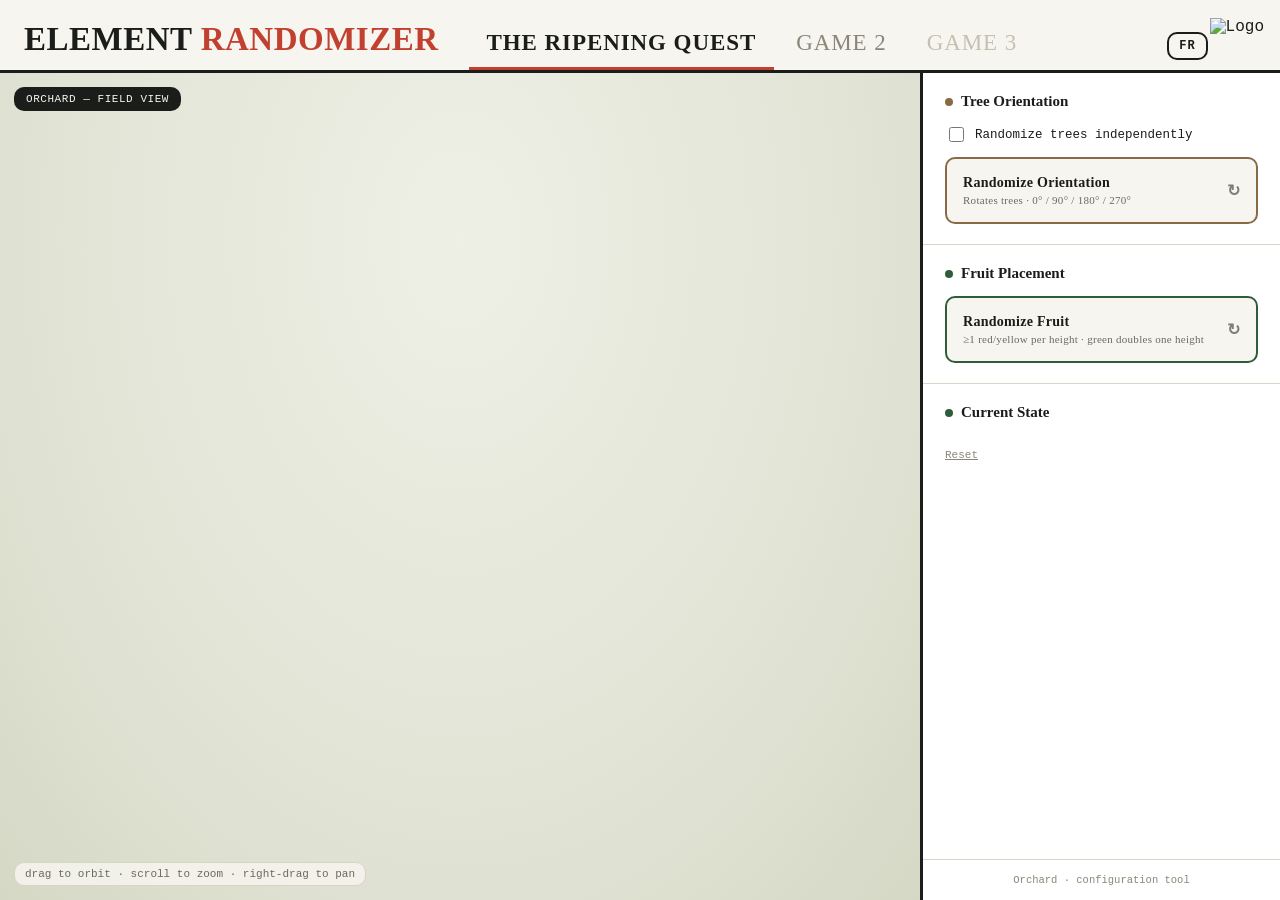
==== index.html @ 598a17ef "try to fix positioning" ====
<!DOCTYPE html>
<html lang="en">
<head>
<link rel="icon" type="image/png" href="favicon1.png">
<meta charset="UTF-8">
<meta name="viewport" content="width=device-width, initial-scale=1.0">
<title>Element Randomizer — Regionals 2027</title>
<style>
  :root{
    --ink: #1a1d1a;
    --paper: #f7f5ef;
    --panel: #ffffff;
    --line: #d8d4c8;
    --moss: #2f5d3a;
    --moss-deep: #1f3f28;
    --bark: #8a6a45;
    --yellow: #e8c84a;
    --red: #c2402f;
    --green: #2f8f5b;
    --focus: #2f5d3a;
    --radius: 10px;
  }

  @font-face {
    font-family: 'Qhytsdakx';
    src: url('qhyts___.ttf') format('truetype');
    font-weight: normal;
    font-style: normal;
  }

  *{ box-sizing: border-box; }

  html, body{
    margin:0; padding:0; height:100%;
    background: var(--paper);
    color: var(--ink);
    font-family: 'Courier New', ui-monospace, Menlo, Consolas, monospace;
  }

  body{ display:flex; flex-direction:column; }

  /* ---------- Top bar / tabs ---------- */
  .topbar{
    display:flex;
    align-items:flex-end;
    gap: 2px;
    padding: 18px 24px 0 24px;
    background: var(--paper);
    border-bottom: 3px solid var(--ink);
  }

  .brand{
    font-family: 'Qhytsdakx', Georgia, 'Times New Roman', serif;
    font-weight: 700;
    font-size: 33px;
    letter-spacing: 0.5px;
    margin-right: 28px;
    padding-bottom: 12px;
    white-space: nowrap;
  }
  .brand .accent{ color: var(--red); }

  .tabs{ display:flex; gap: 4px; flex: 1; }

  .tab{
    font-family: 'Qhytsdakx', Georgia, 'Times New Roman', serif;
    font-size: 23px;
    letter-spacing: 0.04em;
    text-transform: uppercase;
    background: transparent;
    border: none;
    border-bottom: 3px solid transparent;
    padding: 10px 18px 11px 18px;
    color: #8a8678;
    cursor: pointer;
    transition: color .15s ease;
  }
  .tab[aria-selected="true"]{
    color: var(--ink);
    border-bottom-color: var(--red);
    font-weight: 700;
  }
  .tab:not([aria-selected="true"]):hover{ color: var(--ink); }
  .tab:disabled{ color: #c4c0b2; cursor: not-allowed; }
  .tab:disabled:hover{ color: #c4c0b2; }
  .tab .soon{ font-size: 9px; vertical-align: super; letter-spacing: 0; }
  .tab:focus-visible{ outline: 2px solid var(--focus); outline-offset: -2px; }

  .header-logo{ height: 52px; width: auto; margin-left: auto; margin-right: -8px; }

  /* ---------- Language toggle ---------- */
  .lang-toggle{
    font-family: 'Courier New', ui-monospace, Menlo, Consolas, monospace;
    font-size: 12px;
    font-weight: 700;
    letter-spacing: 0.08em;
    background: none;
    border: 2px solid var(--ink);
    border-radius: var(--radius);
    color: var(--ink);
    cursor: pointer;
    padding: 5px 10px;
    margin-left: 16px;
    margin-bottom: 10px;
    flex-shrink: 0;
    transition: background .15s ease;
  }
  .lang-toggle:hover{ background: #eee9da; }
  .lang-toggle:focus-visible{ outline: 2px solid var(--focus); outline-offset: 2px; }

  /* ---------- Layout ---------- */
  main{ flex: 1; display: flex; min-height: 0; }

  /* Game panels — only active one shown */
  .game-panel{ display: none; flex: 1; min-height: 0; }
  .game-panel.active{ display: flex; }

  .viewport-wrap{
    flex: 1;
    position: relative;
    background: radial-gradient(ellipse at 50% 20%, #eef0e6 0%, #e2e4d6 60%, #d6d8c6 100%);
    min-width: 0;
  }

  .canvas-host{ position:absolute; inset:0; }

  .viewport-hint{
    position:absolute;
    bottom: 14px; left: 14px;
    font-size: 11px;
    color: #6b6a5e;
    background: rgba(247,245,239,0.85);
    padding: 5px 10px;
    border-radius: var(--radius);
    border: 1px solid var(--line);
    pointer-events: none;
  }

  .mode-badge{
    position:absolute;
    top: 14px; left: 14px;
    font-size: 11px;
    letter-spacing: 0.05em;
    text-transform: uppercase;
    background: var(--ink);
    color: var(--paper);
    padding: 6px 12px;
    border-radius: var(--radius);
  }

  /* ---------- Side panel ---------- */
  .panel{
    width: 360px;
    flex-shrink: 0;
    background: var(--panel);
    border-left: 3px solid var(--ink);
    display: flex;
    flex-direction: column;
    overflow-y: auto;
  }

  .panel-section{ padding: 20px 22px; border-bottom: 1px solid var(--line); }

  .panel-section h2{
    font-family: Georgia, 'Times New Roman', serif;
    font-size: 15px;
    margin: 0 0 14px 0;
    display:flex;
    align-items:center;
    gap:8px;
  }

  .panel-section h2 .dot{
    width:8px; height:8px; border-radius:50%;
    background: var(--moss);
    display:inline-block;
  }

  .checkbox-row{
    display:flex;
    align-items:center;
    gap:8px;
    font-size: 12.5px;
    margin-bottom: 12px;
    cursor: pointer;
    user-select: none;
  }
  .checkbox-row input[type="checkbox"]{
    width: 15px; height: 15px;
    accent-color: var(--moss);
    cursor: pointer;
    flex-shrink: 0;
  }

  .btn-row{ display:flex; flex-direction: column; gap: 10px; }

  .btn{
    font-family: Georgia, 'Times New Roman', serif;
    font-size: 14px;
    font-weight: 700;
    letter-spacing: 0.02em;
    padding: 16px 16px;
    border-radius: var(--radius);
    border: 2px solid var(--ink);
    background: var(--paper);
    color: var(--ink);
    cursor: pointer;
    text-align: left;
    display:flex;
    align-items:center;
    justify-content: space-between;
    transition: transform .08s ease, background .15s ease, box-shadow .15s ease;
  }
  .btn:hover{ background: #eee9da; }
  .btn:active{ transform: translateY(1px); }
  .btn:focus-visible{ outline: 3px solid var(--focus); outline-offset: 2px; }
  .btn .arrow{ font-size: 16px; opacity: .55; }

  .btn.orientation{ border-color: var(--bark); }
  .btn.orientation:hover{ background: #f1e7d8; }
  .btn.fruit{ border-color: var(--moss); }
  .btn.fruit:hover{ background: #e7efe5; }
  .btn.object{ border-color: #5b6abf; }
  .btn.object:hover{ background: #eaedf8; }
  .btn.blocks{ border-color: var(--red); }
  .btn.blocks:hover{ background: #f8eaea; }

  .btn-sub{
    font-weight: 400;
    font-size: 11px;
    color: #6b6a5e;
    display:block;
    margin-top: 3px;
  }

  /* ---------- State readout ---------- */
  .readout{ font-size: 12.5px; line-height: 1.7; }

  .readout-row{
    display:flex;
    justify-content: space-between;
    padding: 3px 0;
    border-bottom: 1px dotted var(--line);
  }
  .readout-row:last-child{ border-bottom:none; }
  .readout-label{ color: #6b6a5e; }
  .readout-value{ font-weight: 700; }

  .tree-block{ margin-top: 10px; }
  .tree-block-title{
    font-size: 11px;
    text-transform: uppercase;
    letter-spacing: 0.05em;
    color: #6b6a5e;
    margin-bottom: 6px;
  }

  .branch-grid{ display: grid; grid-template-columns: repeat(2, 1fr); gap: 5px; }

  .branch-slot{
    display:flex;
    align-items:center;
    gap: 6px;
    font-size: 11px;
    padding: 5px 7px;
    border-radius: 6px;
    background: #f1efe6;
    border: 1px solid var(--line);
  }

  /* block slots for game 2 */
  .block-slots{ display: grid; grid-template-columns: repeat(2, 1fr); gap: 5px; margin-top: 8px; }
  .block-slot{
    display:flex;
    align-items:center;
    gap: 6px;
    font-size: 11px;
    padding: 5px 7px;
    border-radius: 6px;
    background: #f1efe6;
    border: 1px solid var(--line);
  }

  .swatch{
    width: 10px; height: 10px;
    border-radius: 50%;
    flex-shrink: 0;
    border: 1px solid rgba(0,0,0,0.25);
  }
  .swatch.empty{ background: transparent; border: 1px dashed #b4b0a0; }
  .swatch.yellow{ background: var(--yellow); }
  .swatch.red{ background: var(--red); }
  .swatch.green{ background: var(--green); }

  .reset-link{
    margin-top: 14px;
    font-size: 11px;
    color: #8a8678;
    background:none;
    border:none;
    text-decoration: underline;
    cursor:pointer;
    padding: 0;
    font-family: inherit;
  }
  .reset-link:hover{ color: var(--ink); }
  .reset-link:focus-visible{ outline: 2px solid var(--focus); outline-offset:2px; }

  footer{ padding: 14px 22px; font-size: 10.5px; color: #8a8678; text-align:center; }

  @media (max-width: 1100px) {
    main{ flex-direction: column; }
    .topbar{ padding: 10px 12px 0 12px; flex-wrap: nowrap; overflow: hidden; gap: 6px; align-items: center; }
    .topbar img{ height: 28px; width: auto; }
    .brand{ font-size: 13px; margin-right: 10px; padding-bottom: 8px; white-space: nowrap; }
    .tabs{ gap: 2px; overflow-x: auto; -webkit-overflow-scrolling: touch; scrollbar-width: none; }
    .tabs::-webkit-scrollbar{ display: none; }
    .tab{ font-size: 10px; padding: 6px 10px 8px 10px; white-space: nowrap; }
    .lang-toggle{ font-size: 10px; padding: 4px 8px; margin-left: 6px; margin-bottom: 8px; }
    .viewport-wrap{ height: 52vh; min-height: 280px; }
    .mode-badge{ font-size: 9px; padding: 4px 8px; top: 8px; left: 8px; }
    .viewport-hint{ font-size: 9px; padding: 4px 8px; bottom: 8px; left: 8px; }
    .panel{ width: 100%; border-left: none; border-top: 3px solid var(--ink); max-height: 48vh; overflow-y: auto; -webkit-overflow-scrolling: touch; }
    .panel-section{ padding: 14px 16px; }
    .panel-section h2{ font-size: 13px; margin-bottom: 10px; }
    .btn{ font-size: 13px; padding: 14px 14px; min-height: 56px; }
    .btn-sub{ font-size: 10px; }
    .branch-grid{ grid-template-columns: 1fr 1fr; gap: 4px; }
    .branch-slot{ font-size: 10px; padding: 4px 6px; }
    .readout{ font-size: 11px; }
    .readout-row{ padding: 4px 0; }
    .tree-block-title{ font-size: 10px; }
  }

  @media (max-width: 390px) {
    .brand{ font-size: 11px; }
    .tab{ font-size: 9px; padding: 5px 8px 7px 8px; }
    .branch-grid{ grid-template-columns: 1fr; }
    .viewport-wrap{ height: 45vh; }
  }
</style>
</head>
<body>

<div class="topbar">
  <div class="brand"><span id="brand-word1">ELEMENT</span> <span class="accent" id="brand-word2">RANDOMIZER</span></div>  
  <div class="tabs" role="tablist" aria-label="Challenge games">
    <button class="tab" role="tab" aria-selected="true"  id="tab-game1">The Ripening Quest</button>
    <button class="tab" role="tab" aria-selected="false" id="tab-game2">Game 2</button>
    <button class="tab" role="tab" aria-selected="false" id="tab-game3" disabled title="Coming soon">Game 3</button>
  </div>
  <button class="lang-toggle" id="btn-lang">FR</button>
  <img src="logo.png" alt="Logo" class="header-logo">
</div>

<main>

  <!-- ===== GAME 1: The Ripening Quest ===== -->
  <div class="game-panel active" id="panel-game1">
    <div class="viewport-wrap">
      <div class="mode-badge" id="badge-mode">Orchard — Field View</div>
      <div class="canvas-host" id="canvas-host-1"></div>
      <div class="viewport-hint" id="hint-controls">drag to orbit · scroll to zoom · right-drag to pan</div>
    </div>
    <aside class="panel">
      <div class="panel-section">
        <h2><span class="dot" style="background:var(--bark)"></span><span id="h2-orientation">Tree Orientation</span></h2>
        <label class="checkbox-row" for="chk-independent">
          <input type="checkbox" id="chk-independent">
          <span id="label-independent">Randomize trees independently</span>
        </label>
        <div class="btn-row">
          <button class="btn orientation" id="btn-orientation">
            <span id="btn-orientation-label">Randomize Orientation<span class="btn-sub" id="btn-orientation-sub">Rotates trees · 0° / 90° / 180° / 270°</span></span>
            <span class="arrow">↻</span>
          </button>
        </div>
      </div>
      <div class="panel-section">
        <h2><span class="dot" style="background:var(--moss)"></span><span id="h2-fruit">Fruit Placement</span></h2>
        <div class="btn-row">
          <button class="btn fruit" id="btn-fruit">
            <span id="btn-fruit-label">Randomize Fruit<span class="btn-sub" id="btn-fruit-sub">≥1 red/yellow per height · green doubles one height</span></span>
            <span class="arrow">↻</span>
          </button>
        </div>
      </div>
      <div class="panel-section" style="flex:1;">
        <h2><span class="dot"></span><span id="h2-state">Current State</span></h2>
        <div id="state-readout"></div>
        <button class="reset-link" id="btn-reset">Reset</button>
      </div>
      <footer id="footer-text">Orchard · configuration tool</footer>
    </aside>
  </div>

  <!-- ===== GAME 2 ===== -->
  <div class="game-panel" id="panel-game2">
    <div class="viewport-wrap">
      <div class="mode-badge" id="g2-badge">Game 2 — Field View</div>
      <div class="canvas-host" id="canvas-host-2"></div>
      <div class="viewport-hint" id="g2-hint">drag to orbit · scroll to zoom · right-drag to pan</div>
    </div>
    <aside class="panel">
      <div class="panel-section">
        <h2><span class="dot" style="background:#5b6abf"></span><span id="g2-h2-object">Object Position (B1–B4)</span></h2>
        <div class="btn-row">
          <button class="btn object" id="btn-g2-object">
            <span id="btn-g2-object-label">Randomize Object Position<span class="btn-sub" id="btn-g2-object-sub">Places the double object in B1+B2, B2+B3, or B3+B4</span></span>
            <span class="arrow">↻</span>
          </button>
        </div>
      </div>
      <div class="panel-section">
        <h2><span class="dot" style="background:var(--red)"></span><span id="g2-h2-blocks">Block Placement (B5–B8)</span></h2>
        <div class="btn-row">
          <button class="btn blocks" id="btn-g2-blocks">
            <span id="btn-g2-blocks-label">Randomize Blocks<span class="btn-sub" id="btn-g2-blocks-sub">Places red, green, yellow across B5–B8 · 1 spot empty</span></span>
            <span class="arrow">↻</span>
          </button>
        </div>
      </div>
      <div class="panel-section" style="flex:1;">
        <h2><span class="dot"></span><span id="g2-h2-state">Current State</span></h2>
        <div class="readout">
          <div class="readout-row">
            <span class="readout-label" id="g2-label-object">Object position</span>
            <span class="readout-value" id="g2-readout-object">—</span>
          </div>
        </div>
        <div class="tree-block">
          <div class="tree-block-title" id="g2-label-blocks-title">Block assignment (B5–B8)</div>
          <div class="block-slots" id="g2-block-readout"></div>
        </div>
        <button class="reset-link" id="btn-g2-reset">Reset</button>
      </div>
      <footer id="g2-footer">Game 2 · configuration tool</footer>
    </aside>
  </div>

</main>

<script type="importmap">
{
  "imports": {
    "three": "https://unpkg.com/three@0.160.0/build/three.module.js",
    "three/addons/": "https://unpkg.com/three@0.160.0/examples/jsm/"
  }
}
</script>

<script type="module">
import * as THREE from 'three';
import { OrbitControls } from 'three/addons/controls/OrbitControls.js';
import { GLTFLoader } from 'three/addons/loaders/GLTFLoader.js';

/* ============================================================
   LANGUAGE
   ============================================================ */

const TRANSLATIONS = {
  en: {
    brandWord1: 'ELEMENT',
    brandWord2: 'RANDOMIZER',
    tabGame1: 'The Ripening Quest', tabGame2: 'Game 2', tabGame3: 'Game 3',
    badge: 'Orchard — Field View',
    hint: 'drag to orbit · scroll to zoom · right-drag to pan',
    h2Orientation: 'Tree Orientation',
    btnOrientation: 'Randomize Orientation',
    btnOrientSub: 'Rotates trees · 0° / 90° / 180° / 270°',
    h2Fruit: 'Fruit Placement', btnFruit: 'Randomize Fruit',
    btnFruitSub: '≥1 red/yellow per height · green doubles one height',
    h2State: 'Current State',
    labelAngle: 'Tree angle (both trees)',
    labelBranch: 'Branch assignment (applies to both trees)',
    labelAngleTree: 'Tree angle — Tree',
    labelBranchTree: 'Branch assignment — Tree',
    labelIndependent: 'Randomize trees independently',
    btnReset: 'Reset', footer: 'Orchard · configuration tool',
    colorYellow: 'Yellow', colorRed: 'Red', colorGreen: 'Green', empty: 'empty',
    langBtn: 'FR',
    g2Badge: 'Game 2 — Field View',
    g2Hint: 'drag to orbit · scroll to zoom · right-drag to pan',
    g2H2Object: 'Object Position (B1–B4)',
    g2BtnObject: 'Randomize Object Position',
    g2BtnObjectSub: 'Places the double object in B1+B2, B2+B3, or B3+B4',
    g2H2Blocks: 'Block Placement (B5–B8)',
    g2BtnBlocks: 'Randomize Blocks',
    g2BtnBlocksSub: 'Places red, green, yellow across B5–B8 · 1 spot empty',
    g2H2State: 'Current State',
    g2LabelObject: 'Object position',
    g2LabelBlocks: 'Block assignment (B5–B8)',
    g2BtnReset: 'Reset', g2Footer: 'Game 2 · configuration tool',
  },
  fr: {
    brandWord1: 'RANDOMISEUR',
    brandWord2: "D'ÉLÉMENTS",
    tabGame1: 'Titre Francais??', tabGame2: 'Jeu 2', tabGame3: 'Jeu 3',
    badge: 'Verger — Vue du terrain',
    hint: 'glisser pour orbiter · défiler pour zoomer · glisser à droite pour déplacer',
    h2Orientation: 'Orientation des arbres',
    btnOrientation: 'Randomiser orientation',
    btnOrientSub: 'Tourne les arbres · 0° / 90° / 180° / 270°',
    h2Fruit: 'Placement des fruits', btnFruit: 'Randomiser placement',
    btnFruitSub: '≥1 rouge/jaune par hauteur · le vert double une hauteur',
    h2State: 'État actuel',
    labelAngle: 'Angle des arbres (les deux)',
    labelBranch: 'Attribution des branches (les deux arbres)',
    labelAngleTree: "Angle de l'arbre — Arbre",
    labelBranchTree: 'Attribution des branches — Arbre',
    labelIndependent: 'Randomiser les arbres indépendamment',
    btnReset: 'Réinitialiser', footer: 'Verger · outil de configuration de manche',
    colorYellow: 'Jaune', colorRed: 'Rouge', colorGreen: 'Vert', empty: 'vide',
    langBtn: 'EN',
    g2Badge: 'Jeu 2 — Vue du terrain',
    g2Hint: 'glisser pour orbiter · défiler pour zoomer · glisser à droite pour déplacer',
    g2H2Object: "Position de l'objet (B1–B4)",
    g2BtnObject: 'Générer une position',
    g2BtnObjectSub: "Place l'objet en B1+B2, B2+B3, ou B3+B4",
    g2H2Blocks: 'Placement des blocs (B5–B8)',
    g2BtnBlocks: 'Générer un placement',
    g2BtnBlocksSub: 'Place rouge, vert, jaune en B5–B8 · 1 espace vide',
    g2H2State: 'État actuel',
    g2LabelObject: "Position de l'objet",
    g2LabelBlocks: 'Attribution des blocs (B5–B8)',
    g2BtnReset: 'Réinitialiser', g2Footer: 'Jeu 2 · outil de configuration de manche',
  }
};

let currentLang = 'en';

function setLanguage(lang){
  currentLang = lang;
  const t = TRANSLATIONS[lang];
  document.documentElement.lang = lang;
  document.getElementById('brand-word1').textContent = t.brandWord1;
  document.getElementById('brand-word2').textContent = t.brandWord2;
  document.getElementById('tab-game1').textContent = t.tabGame1;
  document.getElementById('tab-game2').textContent = t.tabGame2;
  document.getElementById('tab-game3').textContent = t.tabGame3;
  document.getElementById('btn-lang').textContent  = t.langBtn;
  document.getElementById('badge-mode').textContent         = t.badge;
  document.getElementById('hint-controls').textContent      = t.hint;
  document.getElementById('h2-orientation').textContent     = t.h2Orientation;
  document.getElementById('label-independent').textContent  = t.labelIndependent;
  document.getElementById('btn-orientation-sub').textContent = t.btnOrientSub;
  document.getElementById('btn-orientation-label').childNodes[0].textContent = t.btnOrientation;
  document.getElementById('h2-fruit').textContent           = t.h2Fruit;
  document.getElementById('btn-fruit-sub').textContent      = t.btnFruitSub;
  document.getElementById('btn-fruit-label').childNodes[0].textContent = t.btnFruit;
  document.getElementById('h2-state').textContent           = t.h2State;
  document.getElementById('btn-reset').textContent          = t.btnReset;
  document.getElementById('footer-text').textContent        = t.footer;
  document.getElementById('g2-badge').textContent           = t.g2Badge;
  document.getElementById('g2-hint').textContent            = t.g2Hint;
  document.getElementById('g2-h2-object').textContent       = t.g2H2Object;
  document.getElementById('btn-g2-object-sub').textContent  = t.g2BtnObjectSub;
  document.getElementById('btn-g2-object-label').childNodes[0].textContent = t.g2BtnObject;
  document.getElementById('g2-h2-blocks').textContent       = t.g2H2Blocks;
  document.getElementById('btn-g2-blocks-sub').textContent  = t.g2BtnBlocksSub;
  document.getElementById('btn-g2-blocks-label').childNodes[0].textContent = t.g2BtnBlocks;
  document.getElementById('g2-h2-state').textContent        = t.g2H2State;
  document.getElementById('g2-label-object').textContent    = t.g2LabelObject;
  document.getElementById('g2-label-blocks-title').textContent = t.g2LabelBlocks;
  document.getElementById('btn-g2-reset').textContent       = t.g2BtnReset;
  document.getElementById('g2-footer').textContent          = t.g2Footer;
  updateReadout();
  updateG2Readout();
}

document.getElementById('btn-lang').addEventListener('click', () => {
  setLanguage(currentLang === 'en' ? 'fr' : 'en');
});

/* ============================================================
   TAB SWITCHING
   ============================================================ */

function switchGame(n){
  document.querySelectorAll('.game-panel').forEach((p, i) => {
    p.classList.toggle('active', i + 1 === n);
  });
  document.getElementById('tab-game1').setAttribute('aria-selected', n === 1 ? 'true' : 'false');
  document.getElementById('tab-game2').setAttribute('aria-selected', n === 2 ? 'true' : 'false');
  window.dispatchEvent(new Event('resize'));
}

document.getElementById('tab-game1').addEventListener('click', () => switchGame(1));
document.getElementById('tab-game2').addEventListener('click', () => switchGame(2));

/* ============================================================
   GAME 1 — CONSTANTS / STATE / RANDOMIZATION
   ============================================================ */

const COLS = 5, ROWS = 3;
const CELL = 1.6;
const MAT_W = COLS * CELL;
const MAT_D = ROWS * CELL;

const TREE_CELLS = [
  { col: 1.25, row: 1 },
  { col: 2.75, row: 1 }
];

const BRANCH_HEIGHTS = [0.55, 0.78, 1.01, 1.24];
const BRANCH_LEN = 0.42;

const state = {
  independent: false,
  treeAngles: [0, 0],
  branchAssignments: [null, null]
};

function defaultBranchAssignment(){ return new Array(8).fill(null); }
state.branchAssignments = [defaultBranchAssignment(), defaultBranchAssignment()];

function shuffleInPlace(arr){
  for(let i = arr.length - 1; i > 0; i--){
    const j = Math.floor(Math.random() * (i+1));
    [arr[i], arr[j]] = [arr[j], arr[i]];
  }
}

function randomizeOrientation(){
  const options = [0, 90, 180, 270];
  if(state.independent){
    state.treeAngles = trees.map(() => options[Math.floor(Math.random() * options.length)]);
  } else {
    const angle = options[Math.floor(Math.random() * options.length)];
    state.treeAngles = [angle, angle];
  }
  applyTreeAngle();
  updateReadout();
}


// function generateFruitAssignment(composition){
//   // composition is an array of 4 colors e.g. ['red','red','yellow','green']
//   // Constraints:
//   //   - H1 (branches 0,1): exactly 1 fruit, 1 empty
//   //   - H4 (branches 6,7): at least 1 red or yellow
//   //   - H2 (branches 2,3) and H3 (branches 4,5): fully free
//   //   - Total: 4 fruits placed across 8 branches

//   let result;
//   let attempts = 0;

//   do {
//     result = new Array(8).fill(null);
//     const pool = [...composition];
//     shuffleInPlace(pool);

//     // H1: exactly one branch gets a fruit, the other stays empty
//     const h1Side = Math.random() < 0.5 ? 0 : 1;
//     result[h1Side] = pool.pop();

//     // H2 and H3: freely assign remaining fruits to any of the 4 slots
//     // (we have 3 fruits left for 6 slots across H2/H3/H4)
//     // First place one on H4 to satisfy the constraint, then distribute the rest
//     const h4Side = Math.random() < 0.5 ? 6 : 7;
//     result[h4Side] = pool.pop();

//     // Place remaining 2 fruits freely across H2, H3, and the other H4 slot
//     const freeSlotsAll = [2, 3, 4, 5, h4Side === 6 ? 7 : 6];
//     shuffleInPlace(freeSlotsAll);
//     pool.forEach((color, i) => { result[freeSlotsAll[i]] = color; });

//     attempts++;
//   } while(
//     // Verify H4 has a red or yellow (it should by construction, but double-check)
//     !(result[6] === 'red' || result[6] === 'yellow' ||
//       result[7] === 'red' || result[7] === 'yellow') &&
//     attempts < 100
//   );

//   return result;
// }

function generateFruitAssignment(composition){
  const pool = [...composition];
  shuffleInPlace(pool);
  const result = new Array(8).fill(null);

  // H1: exactly one branch gets a fruit, one stays empty
  const h1Side = Math.random() < 0.5 ? 0 : 1;
  result[h1Side] = pool.pop();

  // H4: must get a red or yellow — find one in the remaining pool
  const ryIndex = pool.findIndex(c => c === 'red' || c === 'yellow');
  const h4Color = pool.splice(ryIndex, 1)[0];
  const h4Side = Math.random() < 0.5 ? 6 : 7;
  result[h4Side] = h4Color;

  // H2 and H3: place remaining 2 fruits freely across the 6 slots
  const freeSlots = [2, 3, 4, 5, h4Side === 6 ? 7 : 6];
  shuffleInPlace(freeSlots);
  pool.forEach((color, i) => { result[freeSlots[i]] = color; });

  return result;
}
  



function randomizeFruit(){
  // Randomly assign which tree gets which composition
  const compA = ['red', 'red', 'yellow', 'green'];
  const compB = ['yellow', 'yellow', 'red', 'green'];

  // Flip compositions between trees randomly each round
  const flip = Math.random() < 0.5;
  const assignment0 = generateFruitAssignment(flip ? compB : compA);
  const assignment1 = generateFruitAssignment(flip ? compA : compB);

  if(state.independent){
    state.branchAssignments = [assignment0, assignment1];
  } else {
    // Even in non-independent mode, trees still get opposite compositions
    // but the branch layout is independently randomized per tree
    state.branchAssignments = [assignment0, assignment1];
  }

  applyFruitAssignment();
  updateReadout();
}

function resetAll(){
  state.treeAngles = [0, 0];
  state.branchAssignments = [defaultBranchAssignment(), defaultBranchAssignment()];
  applyTreeAngle();
  applyFruitAssignment();
  updateReadout();
}

/* ============================================================
   GAME 2 — CONSTANTS / STATE / RANDOMIZATION
   ============================================================ */

const G2_MAT_W = 8.0;
const G2_MAT_D = 3.9;

// ⚠️ TUNE THESE: click on the mat in the 3D view to log coordinates.
// Open the browser console, switch to Game 2, and click each B position
// diamond on the mat — the x/z will print and you can update these values.
const B_POSITIONS = {
  B1: { x: -1.054, z: 1.523 },
  B2: { x: -1.386, z: 1.212 },
  B3: { x: -1.703, z: 0.900 },
  B4: { x: -2.022, z: 0.574 },
  B5: { x: 2.025, z: -0.601 },
  B6: { x: 1.718, z: -0.908 },
  B7: { x: 1.376, z: -1.212 },
  B8: { x: 1.048, z: -1.546 },
};

const OBJECT_POSITIONS = [['B1','B2'], ['B2','B3'], ['B3','B4']];

const g2state = {
  objectPosition: null,
  blockAssignment: { B5: null, B6: null, B7: null, B8: null }
};

function randomizeG2Object(){
  g2state.objectPosition = OBJECT_POSITIONS[Math.floor(Math.random() * OBJECT_POSITIONS.length)];
  applyG2Object();
  updateG2Readout();
}

function randomizeG2Blocks(){
  const slots = ['B5','B6','B7','B8'];
  const colors = ['red','green','yellow'];
  shuffleInPlace(slots);
  shuffleInPlace(colors);
  g2state.blockAssignment = { B5: null, B6: null, B7: null, B8: null };
  colors.forEach((color, i) => { g2state.blockAssignment[slots[i]] = color; });
  applyG2Blocks();
  updateG2Readout();
}

function resetG2(){
  g2state.objectPosition = null;
  g2state.blockAssignment = { B5: null, B6: null, B7: null, B8: null };
  applyG2Object();
  applyG2Blocks();
  updateG2Readout();
}

/* ============================================================
   GAME 1 — THREE.JS SCENE
   ============================================================ */

const host1 = document.getElementById('canvas-host-1');
const scene1 = new THREE.Scene();
scene1.background = new THREE.Color(0xeceadf);
scene1.fog = new THREE.Fog(0xeceadf, 9, 22);

const camera1 = new THREE.PerspectiveCamera(45, 1, 0.1, 100);
camera1.position.set(4.2, 4.0, 5.4);

const renderer1 = new THREE.WebGLRenderer({ antialias: true });
renderer1.setPixelRatio(Math.min(window.devicePixelRatio, 2));
renderer1.shadowMap.enabled = true;
renderer1.shadowMap.type = THREE.PCFSoftShadowMap;
host1.appendChild(renderer1.domElement);

const controls1 = new OrbitControls(camera1, renderer1.domElement);
controls1.target.set(0, 0.3, 0);
controls1.enableDamping = true; controls1.dampingFactor = 0.08;
controls1.minDistance = 2.5; controls1.maxDistance = 14;
controls1.maxPolarAngle = Math.PI * 0.49;

scene1.add(new THREE.HemisphereLight(0xffffff, 0xb8b29a, 0.9));
const sun1 = new THREE.DirectionalLight(0xfff4e0, 1.15);
sun1.position.set(5, 8, 3); sun1.castShadow = true;
sun1.shadow.mapSize.set(2048, 2048);
sun1.shadow.camera.left = -6; sun1.shadow.camera.right = 6;
sun1.shadow.camera.top = 6; sun1.shadow.camera.bottom = -6;
sun1.shadow.camera.near = 1; sun1.shadow.camera.far = 20;
scene1.add(sun1);
const fill1 = new THREE.DirectionalLight(0xdce8ff, 0.35);
fill1.position.set(-4, 3, -3); scene1.add(fill1);

const matTexture = new THREE.TextureLoader().load('map.png');
matTexture.colorSpace = THREE.SRGBColorSpace;
const matMesh = new THREE.Mesh(
  new THREE.PlaneGeometry(MAT_W, MAT_D),
  new THREE.MeshStandardMaterial({ map: matTexture, roughness: 0.92 })
);
matMesh.rotation.x = -Math.PI/2;
matMesh.receiveShadow = true;
scene1.add(matMesh);

const originX = -MAT_W/2, originZ = -MAT_D/2;
function cellCenter(col, row){
  return { x: originX + col*CELL + CELL/2, z: originZ + row*CELL + CELL/2 };
}

const barkMat   = new THREE.MeshStandardMaterial({ color: 0xb08a5a, roughness: 0.75 });
const baseMat   = new THREE.MeshStandardMaterial({ color: 0xc9a876, roughness: 0.8  });
const branchMat = new THREE.MeshStandardMaterial({ color: 0x8a6a45, roughness: 0.7  });
const fruitColors = { yellow: 0xe8c84a, red: 0xc2402f, green: 0x2f8f5b };
const trees = [];

function buildTree(col, row){
  const { x, z } = cellCenter(col, row);
  const root = new THREE.Group(); root.position.set(x, 0, z); scene1.add(root);
  const pivot = new THREE.Group(); root.add(pivot);
  const baseSize = 0.5, baseHeight = 0.15;
  const base = new THREE.Mesh(new THREE.BoxGeometry(baseSize, baseHeight, baseSize), baseMat);
  base.position.y = baseHeight/2; base.castShadow = true; base.receiveShadow = true;
  pivot.add(base);
  const dowelHeight = 1.5, dowelRadius = 0.045;
  const dowel = new THREE.Mesh(new THREE.CylinderGeometry(dowelRadius, dowelRadius, dowelHeight, 16), barkMat);
  dowel.position.y = baseHeight + dowelHeight/2; dowel.castShadow = true; pivot.add(dowel);
  const branchSlots = [];
  BRANCH_HEIGHTS.forEach((hOffset, hIdx) => {
    const y = baseHeight + hOffset;
    const axisAngle = (hIdx % 2 === 0) ? 0 : Math.PI/2;
    [1, -1].forEach((sideSign, sideIdx) => {
      const dx = Math.cos(axisAngle)*sideSign, dz = Math.sin(axisAngle)*sideSign;
      const branch = new THREE.Mesh(new THREE.CylinderGeometry(0.025, 0.025, BRANCH_LEN, 10), branchMat);
      branch.rotation.z = Math.PI/2; branch.rotation.y = -axisAngle;
      branch.position.set(dx*BRANCH_LEN/2, y, dz*BRANCH_LEN/2);
      branch.castShadow = true; pivot.add(branch);
      const tip = new THREE.Group();
      tip.position.set(dx*BRANCH_LEN, y, dz*BRANCH_LEN);
      tip.rotation.y = -axisAngle - (sideSign===1 ? 0 : Math.PI);
      pivot.add(tip);
      branchSlots.push({ index: hIdx*2+sideIdx, tip, sideSign, axisAngle, fruitMesh: null });
    });
  });
  trees.push({ root, pivot, branchSlots });
}
TREE_CELLS.forEach(c => buildTree(c.col, c.row));

function makeFruitMesh(color){
  const group = new THREE.Group();
  const body = new THREE.Mesh(
    new THREE.SphereGeometry(0.085, 16, 16),
    new THREE.MeshStandardMaterial({ color: fruitColors[color], roughness: 0.55 })
  );
  body.castShadow = true; body.position.set(0, -0.13, 0.03); group.add(body);
  const stem = new THREE.Mesh(
    new THREE.CylinderGeometry(0.012, 0.012, 0.12, 8),
    new THREE.MeshStandardMaterial({ color: 0x5a7a4a, roughness: 0.6 })
  );
  stem.position.set(0, -0.05, 0.01); stem.rotation.z = 0.25; group.add(stem);
  return group;
}

function applyFruitAssignment(){
  trees.forEach((tree, i) => {
    const assignment = state.branchAssignments[i];
    tree.branchSlots.forEach(slot => {
      if(slot.fruitMesh){ slot.tip.remove(slot.fruitMesh); slot.fruitMesh = null; }
      const color = assignment[slot.index];
      if(color){ const mesh = makeFruitMesh(color); slot.tip.add(mesh); slot.fruitMesh = mesh; }
    });
  });
}

function applyTreeAngle(){
  trees.forEach((tree, i) => {
    tree.pivot.rotation.y = THREE.MathUtils.degToRad(state.treeAngles[i]);
  });
}

applyTreeAngle();
applyFruitAssignment();

/* ============================================================
   GAME 2 — THREE.JS SCENE
   ============================================================ */

const host2 = document.getElementById('canvas-host-2');
const scene2 = new THREE.Scene();
scene2.background = new THREE.Color(0xeceadf);
scene2.fog = new THREE.Fog(0xeceadf, 12, 28);

const camera2 = new THREE.PerspectiveCamera(45, 1, 0.1, 100);
camera2.position.set(0, 6.5, 7.0);

const renderer2 = new THREE.WebGLRenderer({ antialias: true });
renderer2.setPixelRatio(Math.min(window.devicePixelRatio, 2));
renderer2.shadowMap.enabled = true;
renderer2.shadowMap.type = THREE.PCFSoftShadowMap;
host2.appendChild(renderer2.domElement);

const controls2 = new OrbitControls(camera2, renderer2.domElement);
controls2.target.set(0, 0, 0);
controls2.enableDamping = true; controls2.dampingFactor = 0.08;
controls2.minDistance = 3; controls2.maxDistance = 18;
controls2.maxPolarAngle = Math.PI * 0.49;

scene2.add(new THREE.HemisphereLight(0xffffff, 0xb8b29a, 0.9));
const sun2 = new THREE.DirectionalLight(0xfff4e0, 1.15);
sun2.position.set(5, 8, 3); sun2.castShadow = true;
sun2.shadow.mapSize.set(2048, 2048);
sun2.shadow.camera.left = -8; sun2.shadow.camera.right = 8;
sun2.shadow.camera.top = 6; sun2.shadow.camera.bottom = -6;
sun2.shadow.camera.near = 1; sun2.shadow.camera.far = 24;
scene2.add(sun2);
const fill2 = new THREE.DirectionalLight(0xdce8ff, 0.35);
fill2.position.set(-4, 3, -3); scene2.add(fill2);

const tex2 = new THREE.TextureLoader().load('mat2.png');
tex2.colorSpace = THREE.SRGBColorSpace;
const g2matMesh = new THREE.Mesh(
  new THREE.PlaneGeometry(G2_MAT_W, G2_MAT_D),
  new THREE.MeshStandardMaterial({ map: tex2, roughness: 0.92 })
);
g2matMesh.rotation.x = -Math.PI/2;
g2matMesh.receiveShadow = true;
scene2.add(g2matMesh);

// Small white diamond markers at each B position for visual reference
const diamondMat = new THREE.MeshStandardMaterial({ color: 0xffffff, roughness: 0.4 });
Object.values(B_POSITIONS).forEach(pos => {
  const m = new THREE.Mesh(new THREE.BoxGeometry(0.18, 0.05, 0.18), diamondMat);
  m.position.set(pos.x, 0.04, pos.z);
  m.rotation.y = (3 * Math.PI)/4;
  scene2.add(m);
});

// Double-wide object: two cubes connected by a thin axle on their SW-facing sides
const g2cubeMat = new THREE.MeshStandardMaterial({ color: 0xc0392b, roughness: 0.6 });
const g2axleMat = new THREE.MeshStandardMaterial({ color: 0x888888, roughness: 0.4 });

const g2group = new THREE.Group();
g2group.visible = false;
scene2.add(g2group);

const loader = new GLTFLoader();
loader.load('scene.glb', (gltf) => {
  // Adjust scale if needed — start with 1 and tune from there
  gltf.scene.scale.set(0.28, 0.28, 0.28);

  // Recenter the model so the midpoint between BoxA and BoxB sits at the
  // group origin — that way the group position (midpoint of the two B spots)
  // is exactly where the two cubes straddle, regardless of the GLB's origin.
  gltf.scene.updateMatrixWorld(true);
  const boxA = gltf.scene.getObjectByName('BoxA');
  const boxB = gltf.scene.getObjectByName('BoxB');
  const center = new THREE.Vector3();
  if(boxA && boxB){
    const a = new THREE.Vector3(), b = new THREE.Vector3();
    boxA.getWorldPosition(a);
    boxB.getWorldPosition(b);
    center.addVectors(a, b).multiplyScalar(0.5);
  } else {
    new THREE.Box3().setFromObject(gltf.scene).getCenter(center);
  }
  // Keep the model's bottom resting on the mat
  const minY = new THREE.Box3().setFromObject(gltf.scene).min.y;
  gltf.scene.position.set(-center.x, -minY, -center.z);
  g2group.add(gltf.scene);
});

function applyG2Object(){
  const pos = g2state.objectPosition;
  if(!pos){ g2group.visible = false; return; }

  const pA = B_POSITIONS[pos[0]], pB = B_POSITIONS[pos[1]];
  const midX = (pA.x + pB.x) / 2;
  const midZ = (pA.z + pB.z) / 2;
  const dx = pB.x - pA.x, dz = pB.z - pA.z;

  g2group.position.set(midX, 0, midZ);
  g2group.rotation.y = (3 * Math.PI) / 4;
  g2group.visible = true;
}



  
// function applyG2Object(){
//   const pos = g2state.objectPosition;
//   if(!pos){ g2group.visible = false; return; }

//   const pA = B_POSITIONS[pos[0]], pB = B_POSITIONS[pos[1]];

  
//   const midX = (pA.x + pB.x) / 2;
//   const midZ = (pA.z + pB.z) / 2;

//   g2group.position.set(midX, 0, midZ);

//   // const pA = B_POSITIONS[pos[0]], pB = B_POSITIONS[pos[1]];
//   // const midX = (pA.x + pB.x) / 2, midZ = (pA.z + pB.z) / 2;
//   // const dx = pB.x - pA.x, dz = pB.z - pA.z;
//   // // const angle = Math.atan2(dz, dx);
//   // const angle = (3 * Math.PI) /4;

//   // g2group.position.set(pA.x, 0, pA.z);
//   g2group.rotation.y = (3 * Math.PI) / 4;
//   g2group.visible = true;

// }

  // Whole group sits at midpoint, rotated to align with the B-B path
  // g2group.position.set(midX, 0.06, midZ);
  // g2group.rotation.y = angle;
  // g2group.visible = true;

  // // Cubes at each end along the local X axis
  // g2cubeA.position.set(-len/2, 0, 0);
  // g2cubeB.position.set( len/2, 0, 0);

  // // Axle runs between them, lying horizontally along local X,
  // // offset to the SW-facing side (negative Z in local space)
  // g2axle.scale.y = len;
  // g2axle.rotation.z = Math.PI / 2; // lay the cylinder on its side along X
  // g2axle.position.set(0, 0, -0.20); // offset to the back face

// Colored blocks for B5–B8
const blockColors3d = { red: 0xc2402f, green: 0x2f8f5b, yellow: 0xe8c84a };
const g2blocks = {};
['B5','B6','B7','B8'].forEach(name => {
  const mesh = new THREE.Mesh(
    new THREE.BoxGeometry(0.28, 0.28, 0.28),
    new THREE.MeshStandardMaterial({ color: 0xcccccc, roughness: 0.5 })
  );
  mesh.castShadow = true; mesh.visible = false;
  mesh.position.set(B_POSITIONS[name].x, 0.17, B_POSITIONS[name].z);
  mesh.rotation.y = Math.PI/4;
  scene2.add(mesh);
  g2blocks[name] = mesh;
});

function applyG2Blocks(){
  ['B5','B6','B7','B8'].forEach(name => {
    const color = g2state.blockAssignment[name];
    const mesh = g2blocks[name];
    if(color){
      mesh.material.color.setHex(blockColors3d[color]);
      mesh.visible = true;
    } else {
      mesh.visible = false;
    }
  });
}

applyG2Object();
applyG2Blocks();

// ── Coordinate logger ─────────────────────────────────────────
// Click anywhere on the game 2 mat to log world X/Z to the console.
// Open DevTools (F12) → Console, switch to Game 2, click each B
// position on the mat, copy the printed values into B_POSITIONS above.
// Remove this block once coordinates are dialled in.
renderer2.domElement.addEventListener('click', (e) => {
  const rect = renderer2.domElement.getBoundingClientRect();
  const mouse = new THREE.Vector2(
    ((e.clientX - rect.left) / rect.width)  * 2 - 1,
    -((e.clientY - rect.top)  / rect.height) * 2 + 1
  );
  const ray = new THREE.Raycaster();
  ray.setFromCamera(mouse, camera2);
  const hits = ray.intersectObject(g2matMesh);
  if(hits.length > 0){
    const p = hits[0].point;
    console.log(`x: ${p.x.toFixed(3)}, z: ${p.z.toFixed(3)}`);
  }
});
// ─────────────────────────────────────────────────────────────

/* ============================================================
   RESIZE / RENDER LOOP
   ============================================================ */

function resize(){
  const w1 = host1.clientWidth, h1 = host1.clientHeight;
  if(w1 > 0 && h1 > 0){
    camera1.aspect = w1/h1; camera1.updateProjectionMatrix(); renderer1.setSize(w1, h1);
  }
  const w2 = host2.clientWidth, h2 = host2.clientHeight;
  if(w2 > 0 && h2 > 0){
    camera2.aspect = w2/h2; camera2.updateProjectionMatrix(); renderer2.setSize(w2, h2);
  }
}
window.addEventListener('resize', resize);
resize();

function animate(){
  requestAnimationFrame(animate);
  controls1.update(); controls2.update();
  renderer1.render(scene1, camera1);
  renderer2.render(scene2, camera2);
}
animate();

/* ============================================================
   UI WIRING — GAME 1
   ============================================================ */

function colorName(t, color){
  if(!color) return t.empty;
  return color==='yellow' ? t.colorYellow : color==='red' ? t.colorRed : t.colorGreen;
}

function buildBranchGrid(assignment, t){
  const grid = document.createElement('div');
  grid.className = 'branch-grid';
  const sideLabels = ['A','B'];
  assignment.forEach((color, idx) => {
    const heightIdx = Math.floor(idx/2), sideIdx = idx%2;
    const slot = document.createElement('div'); slot.className = 'branch-slot';
    const swatch = document.createElement('span');
    swatch.className = 'swatch ' + (color||'empty'); slot.appendChild(swatch);
    const label = document.createElement('span');
    label.textContent = `H${heightIdx+1}${sideLabels[sideIdx]} · ${colorName(t, color)}`;
    slot.appendChild(label); grid.appendChild(slot);
  });
  return grid;
}

function updateReadout(){
  const t = TRANSLATIONS[currentLang];
  const wrap = document.getElementById('state-readout');
  wrap.innerHTML = '';
  if(state.independent){
    trees.forEach((tree, i) => {
      const angleRow = document.createElement('div');
      angleRow.className = 'readout';
      angleRow.innerHTML = `<div class="readout-row">
        <span class="readout-label">${t.labelAngleTree} ${i+1}</span>
        <span class="readout-value">${state.treeAngles[i]}°</span></div>`;
      wrap.appendChild(angleRow);
      const title = document.createElement('div');
      title.className = 'tree-block-title';
      title.style.marginTop = '10px';
      title.textContent = `${t.labelBranchTree} ${i+1}`;
      wrap.appendChild(title);
      wrap.appendChild(buildBranchGrid(state.branchAssignments[i], t));
    });
  } else {
    const angleRow = document.createElement('div');
    angleRow.className = 'readout';
    angleRow.innerHTML = `<div class="readout-row">
      <span class="readout-label">${t.labelAngle}</span>
      <span class="readout-value">${state.treeAngles[0]}°</span></div>`;
    wrap.appendChild(angleRow);
    const title = document.createElement('div');
    title.className = 'tree-block-title';
    title.style.marginTop = '10px';
    title.textContent = t.labelBranch;
    wrap.appendChild(title);
    wrap.appendChild(buildBranchGrid(state.branchAssignments[0], t));
  }
}

document.getElementById('btn-orientation').addEventListener('click', randomizeOrientation);
document.getElementById('btn-fruit').addEventListener('click', randomizeFruit);
document.getElementById('btn-reset').addEventListener('click', resetAll);
document.getElementById('chk-independent').addEventListener('change', (e) => {
  state.independent = e.target.checked;
  updateReadout();
});

/* ============================================================
   UI WIRING — GAME 2
   ============================================================ */

function updateG2Readout(){
  const t = TRANSLATIONS[currentLang];
  document.getElementById('g2-readout-object').textContent =
    g2state.objectPosition ? g2state.objectPosition.join(' + ') : '—';
  const wrap = document.getElementById('g2-block-readout');
  wrap.innerHTML = '';
  ['B5','B6','B7','B8'].forEach(name => {
    const color = g2state.blockAssignment[name];
    const slot = document.createElement('div'); slot.className = 'block-slot';
    const swatch = document.createElement('span');
    swatch.className = 'swatch ' + (color||'empty'); slot.appendChild(swatch);
    const label = document.createElement('span');
    label.textContent = `${name} · ${colorName(t, color)}`;
    slot.appendChild(label); wrap.appendChild(slot);
  });
}

document.getElementById('btn-g2-object').addEventListener('click', randomizeG2Object);
document.getElementById('btn-g2-blocks').addEventListener('click', randomizeG2Blocks);
document.getElementById('btn-g2-reset').addEventListener('click', resetG2);

updateReadout();
updateG2Readout();
</script>

</body>
</html>
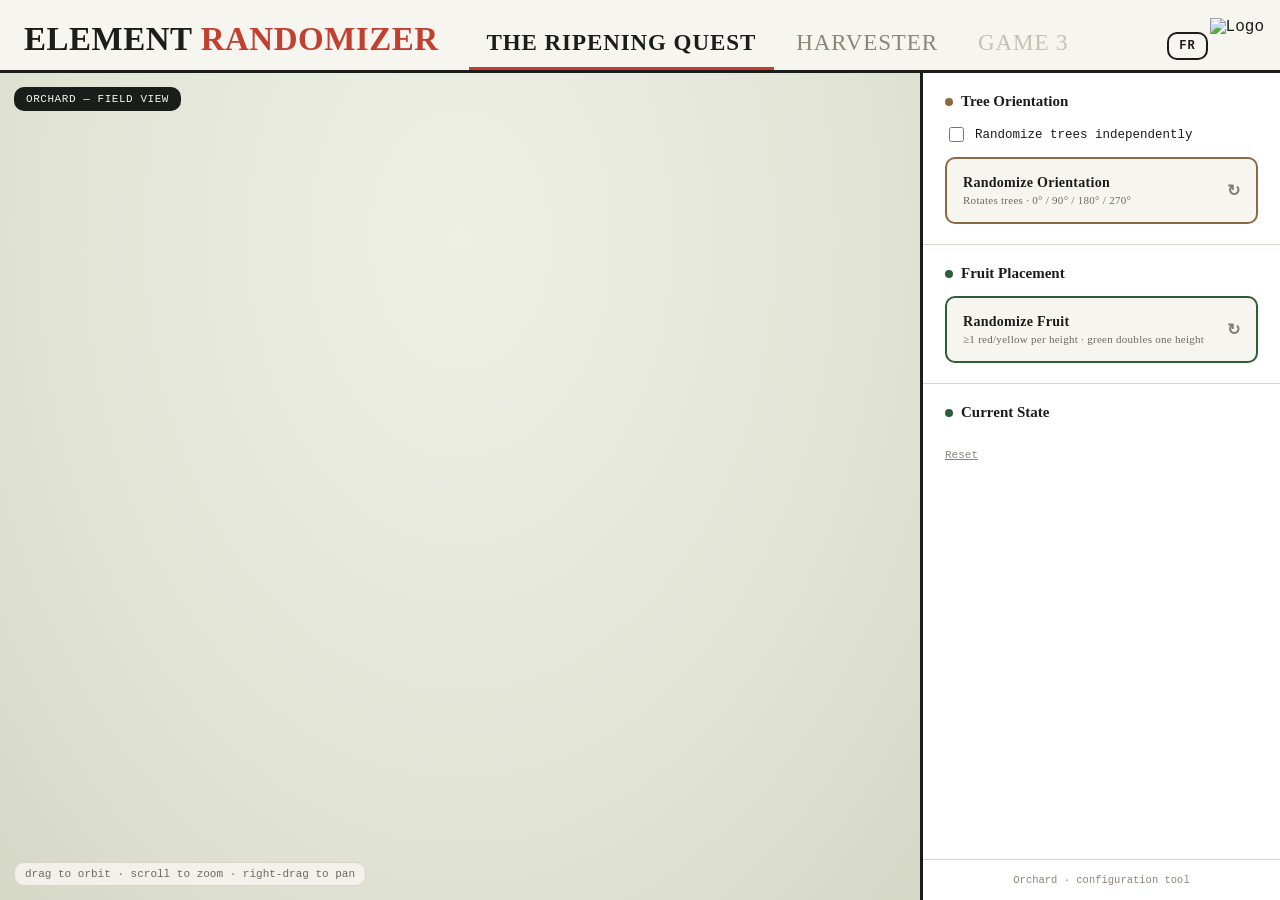
==== commit c4807328: "Change Game 2 tab to 'Harvester'" ====
--- a/index.html
+++ b/index.html
@@ -346,7 +346,7 @@
   <div class="brand"><span id="brand-word1">ELEMENT</span> <span class="accent" id="brand-word2">RANDOMIZER</span></div>  
   <div class="tabs" role="tablist" aria-label="Challenge games">
     <button class="tab" role="tab" aria-selected="true"  id="tab-game1">The Ripening Quest</button>
-    <button class="tab" role="tab" aria-selected="false" id="tab-game2">Game 2</button>
+    <button class="tab" role="tab" aria-selected="false" id="tab-game2">Harvester</button>
     <button class="tab" role="tab" aria-selected="false" id="tab-game3" disabled title="Coming soon">Game 3</button>
   </div>
   <button class="lang-toggle" id="btn-lang">FR</button>
@@ -462,7 +462,7 @@
   en: {
     brandWord1: 'ELEMENT',
     brandWord2: 'RANDOMIZER',
-    tabGame1: 'The Ripening Quest', tabGame2: 'Game 2', tabGame3: 'Game 3',
+    tabGame1: 'The Ripening Quest', tabGame2: 'Harvester', tabGame3: 'Game 3',
     badge: 'Orchard — Field View',
     hint: 'drag to orbit · scroll to zoom · right-drag to pan',
     h2Orientation: 'Tree Orientation',
@@ -495,7 +495,7 @@
   fr: {
     brandWord1: 'RANDOMISEUR',
     brandWord2: "D'ÉLÉMENTS",
-    tabGame1: 'Titre Francais??', tabGame2: 'Jeu 2', tabGame3: 'Jeu 3',
+    tabGame1: 'Climactérique??', tabGame2: 'Récolteur', tabGame3: 'Jeu 3',
     badge: 'Verger — Vue du terrain',
     hint: 'glisser pour orbiter · défiler pour zoomer · glisser à droite pour déplacer',
     h2Orientation: 'Orientation des arbres',
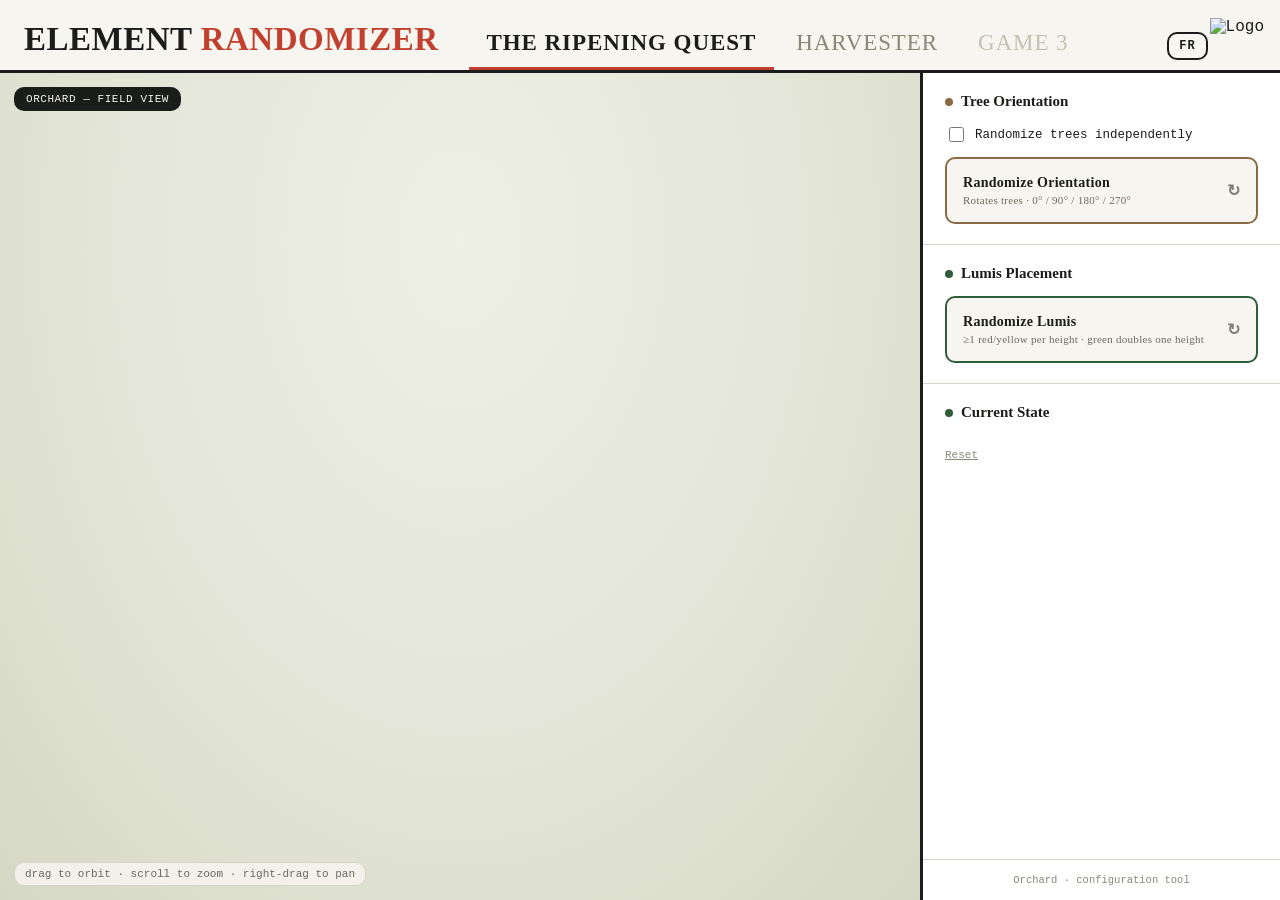
==== commit 7bca22b1: "Rename 'Fruit Placement' to 'Lumis Placement'" ====
--- a/index.html
+++ b/index.html
@@ -377,10 +377,10 @@
         </div>
       </div>
       <div class="panel-section">
-        <h2><span class="dot" style="background:var(--moss)"></span><span id="h2-fruit">Fruit Placement</span></h2>
+        <h2><span class="dot" style="background:var(--moss)"></span><span id="h2-fruit">Lumis Placement</span></h2>
         <div class="btn-row">
           <button class="btn fruit" id="btn-fruit">
-            <span id="btn-fruit-label">Randomize Fruit<span class="btn-sub" id="btn-fruit-sub">≥1 red/yellow per height · green doubles one height</span></span>
+            <span id="btn-fruit-label">Randomize Lumis<span class="btn-sub" id="btn-fruit-sub">≥1 red/yellow per height · green doubles one height</span></span>
             <span class="arrow">↻</span>
           </button>
         </div>
@@ -468,7 +468,7 @@
     h2Orientation: 'Tree Orientation',
     btnOrientation: 'Randomize Orientation',
     btnOrientSub: 'Rotates trees · 0° / 90° / 180° / 270°',
-    h2Fruit: 'Fruit Placement', btnFruit: 'Randomize Fruit',
+    h2Fruit: 'Lumis Placement', btnFruit: 'Randomize Lumis',
     btnFruitSub: '≥1 red/yellow per height · green doubles one height',
     h2State: 'Current State',
     labelAngle: 'Tree angle (both trees)',
@@ -481,15 +481,15 @@
     langBtn: 'FR',
     g2Badge: 'Game 2 — Field View',
     g2Hint: 'drag to orbit · scroll to zoom · right-drag to pan',
-    g2H2Object: 'Object Position (B1–B4)',
-    g2BtnObject: 'Randomize Object Position',
-    g2BtnObjectSub: 'Places the double object in B1+B2, B2+B3, or B3+B4',
-    g2H2Blocks: 'Block Placement (B5–B8)',
-    g2BtnBlocks: 'Randomize Blocks',
+    g2H2Object: ' Position Oven (B1–B4)',
+    g2BtnObject: 'Randomize Bread Oven Position',
+    g2BtnObjectSub: 'Places the bread oven in B1+B2, B2+B3, or B3+B4',
+    g2H2Blocks: 'Lumis Placement (B5–B8)',
+    g2BtnBlocks: 'Randomize Lumis',
     g2BtnBlocksSub: 'Places red, green, yellow across B5–B8 · 1 spot empty',
     g2H2State: 'Current State',
-    g2LabelObject: 'Object position',
-    g2LabelBlocks: 'Block assignment (B5–B8)',
+    g2LabelObject: 'Bread Oven position',
+    g2LabelBlocks: 'Lumis assignment (B5–B8)',
     g2BtnReset: 'Reset', g2Footer: 'Game 2 · configuration tool',
   },
   fr: {
@@ -501,7 +501,7 @@
     h2Orientation: 'Orientation des arbres',
     btnOrientation: 'Randomiser orientation',
     btnOrientSub: 'Tourne les arbres · 0° / 90° / 180° / 270°',
-    h2Fruit: 'Placement des fruits', btnFruit: 'Randomiser placement',
+    h2Fruit: 'Placement des Lumis', btnFruit: 'Randomiser placement',
     btnFruitSub: '≥1 rouge/jaune par hauteur · le vert double une hauteur',
     h2State: 'État actuel',
     labelAngle: 'Angle des arbres (les deux)',
@@ -514,14 +514,14 @@
     langBtn: 'EN',
     g2Badge: 'Jeu 2 — Vue du terrain',
     g2Hint: 'glisser pour orbiter · défiler pour zoomer · glisser à droite pour déplacer',
-    g2H2Object: "Position de l'objet (B1–B4)",
+    g2H2Object: "Position des fours à pain  (B1–B4)",
     g2BtnObject: 'Générer une position',
-    g2BtnObjectSub: "Place l'objet en B1+B2, B2+B3, ou B3+B4",
-    g2H2Blocks: 'Placement des blocs (B5–B8)',
+    g2BtnObjectSub: "Place les fours à pain en B1+B2, B2+B3, ou B3+B4",
+    g2H2Blocks: 'Placement des Lumis (B5–B8)',
     g2BtnBlocks: 'Générer un placement',
     g2BtnBlocksSub: 'Place rouge, vert, jaune en B5–B8 · 1 espace vide',
     g2H2State: 'État actuel',
-    g2LabelObject: "Position de l'objet",
+    g2LabelObject: "Positions des Lumis",
     g2LabelBlocks: 'Attribution des blocs (B5–B8)',
     g2BtnReset: 'Réinitialiser', g2Footer: 'Jeu 2 · outil de configuration de manche',
   }
